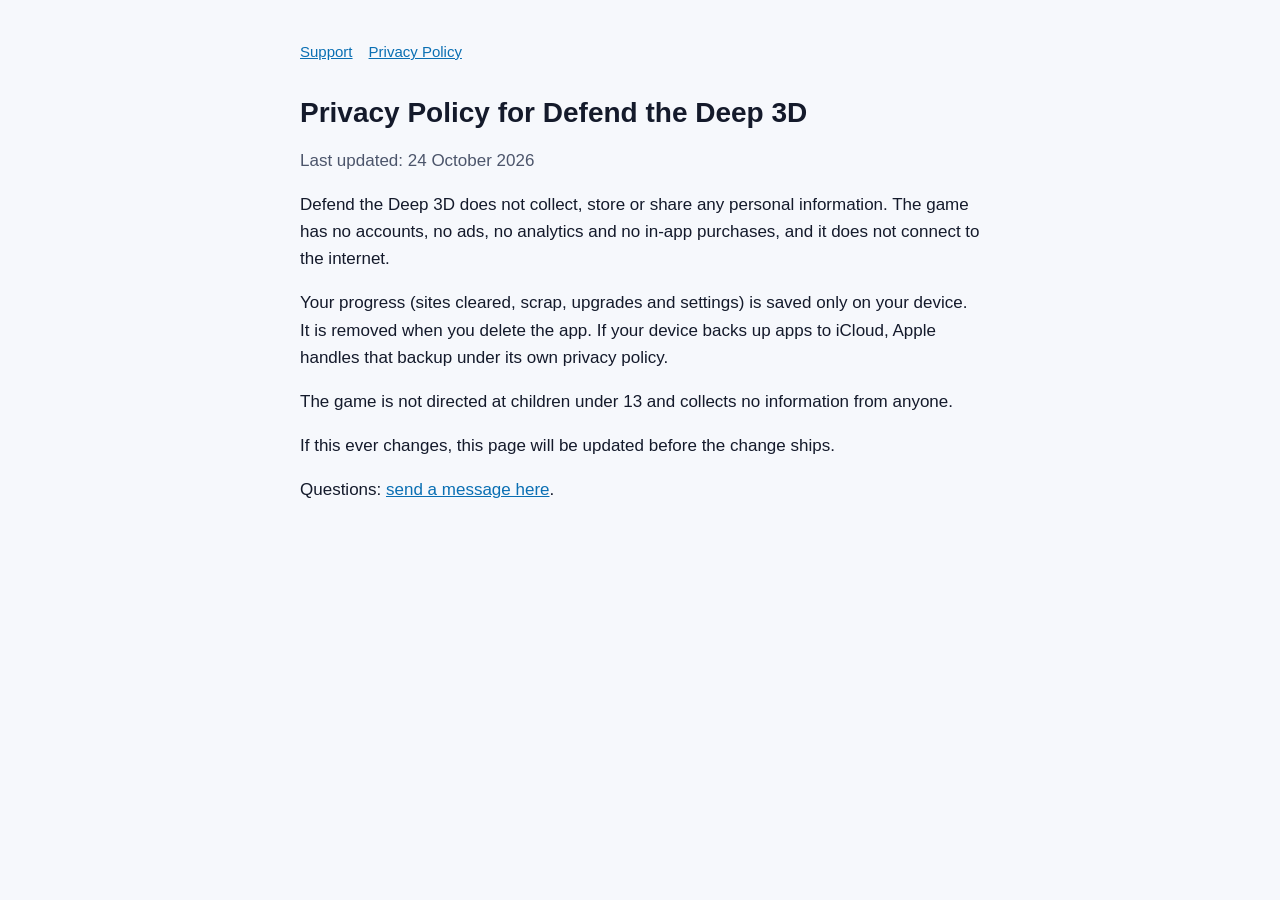
==== privacy/index.html @ 40187f90 "Add privacy policy and support pages for Defend the Deep 3D Co-Authored-By: Claude Opus 5.5 (1M cont" ====
<!doctype html>
<html lang="en">
<head>
<meta charset="utf-8">
<meta name="viewport" content="width=device-width, initial-scale=1">
<title>Defend the Deep 3D Privacy</title>
<link rel="stylesheet" href="../style.css">
</head>
<body>
<main>
<nav><a href="../">Support</a><a href="./">Privacy Policy</a></nav>
<h1>Privacy Policy for Defend the Deep 3D</h1>
<p class="muted">Last updated: 24 October 2026</p>
<p>Defend the Deep 3D does not collect, store or share any personal information. The game has no accounts, no ads, no analytics and no in-app purchases, and it does not connect to the internet.</p>
<p>Your progress (sites cleared, scrap, upgrades and settings) is saved only on your device. It is removed when you delete the app. If your device backs up apps to iCloud, Apple handles that backup under its own privacy policy.</p>
<p>The game is not directed at children under 13 and collects no information from anyone.</p>
<p>If this ever changes, this page will be updated before the change ships.</p>
<p>Questions: <a href="https://github.com/ijonahperson/defend-the-deep-site/issues/new">send a message here</a>.</p>
</main>
</body>
</html>
---- style.css ----
:root{color-scheme:light dark;--bg:#0b1020;--fg:#e8ecf6;--muted:#9aa4bd;--accent:#5cc8ff}
@media (prefers-color-scheme: light){:root{--bg:#f6f8fc;--fg:#141a2b;--muted:#4c556b;--accent:#0a6fb3}}
body{margin:0;background:var(--bg);color:var(--fg);font:17px/1.6 -apple-system,BlinkMacSystemFont,"Segoe UI",sans-serif}
main{max-width:680px;margin:0 auto;padding:40px 16px 64px}
h1{font-size:28px;line-height:1.2;margin:0 0 8px}h2{font-size:20px;margin:32px 0 8px}
p,li{color:var(--fg)}.muted{color:var(--muted)}a{color:var(--accent)}
nav{margin-bottom:32px;font-size:15px}nav a{margin-right:16px}
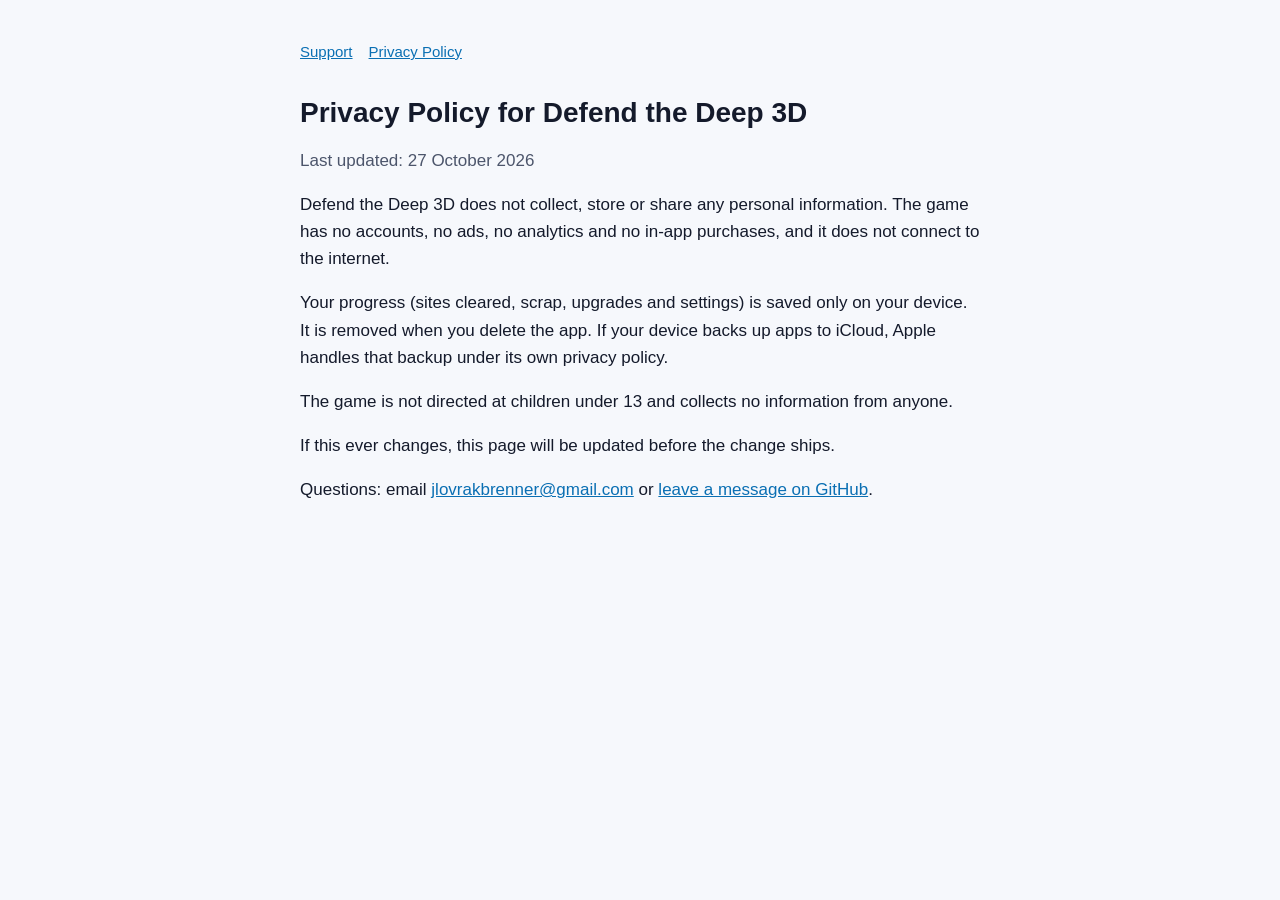
==== commit 7937ce7f: "Add the support email to the support and privacy pages Co-Authored-By: Claude Opus 5.5 <noreply@anth" ====
--- a/privacy/index.html
+++ b/privacy/index.html
@@ -10,12 +10,12 @@
 <main>
 <nav><a href="../">Support</a><a href="./">Privacy Policy</a></nav>
 <h1>Privacy Policy for Defend the Deep 3D</h1>
-<p class="muted">Last updated: 24 October 2026</p>
+<p class="muted">Last updated: 27 October 2026</p>
 <p>Defend the Deep 3D does not collect, store or share any personal information. The game has no accounts, no ads, no analytics and no in-app purchases, and it does not connect to the internet.</p>
 <p>Your progress (sites cleared, scrap, upgrades and settings) is saved only on your device. It is removed when you delete the app. If your device backs up apps to iCloud, Apple handles that backup under its own privacy policy.</p>
 <p>The game is not directed at children under 13 and collects no information from anyone.</p>
 <p>If this ever changes, this page will be updated before the change ships.</p>
-<p>Questions: <a href="https://github.com/ijonahperson/defend-the-deep-site/issues/new">send a message here</a>.</p>
+<p>Questions: email <a href="mailto:jlovrakbrenner@gmail.com">jlovrakbrenner@gmail.com</a> or <a href="https://github.com/ijonahperson/defend-the-deep-site/issues/new">leave a message on GitHub</a>.</p>
 </main>
 </body>
 </html>
